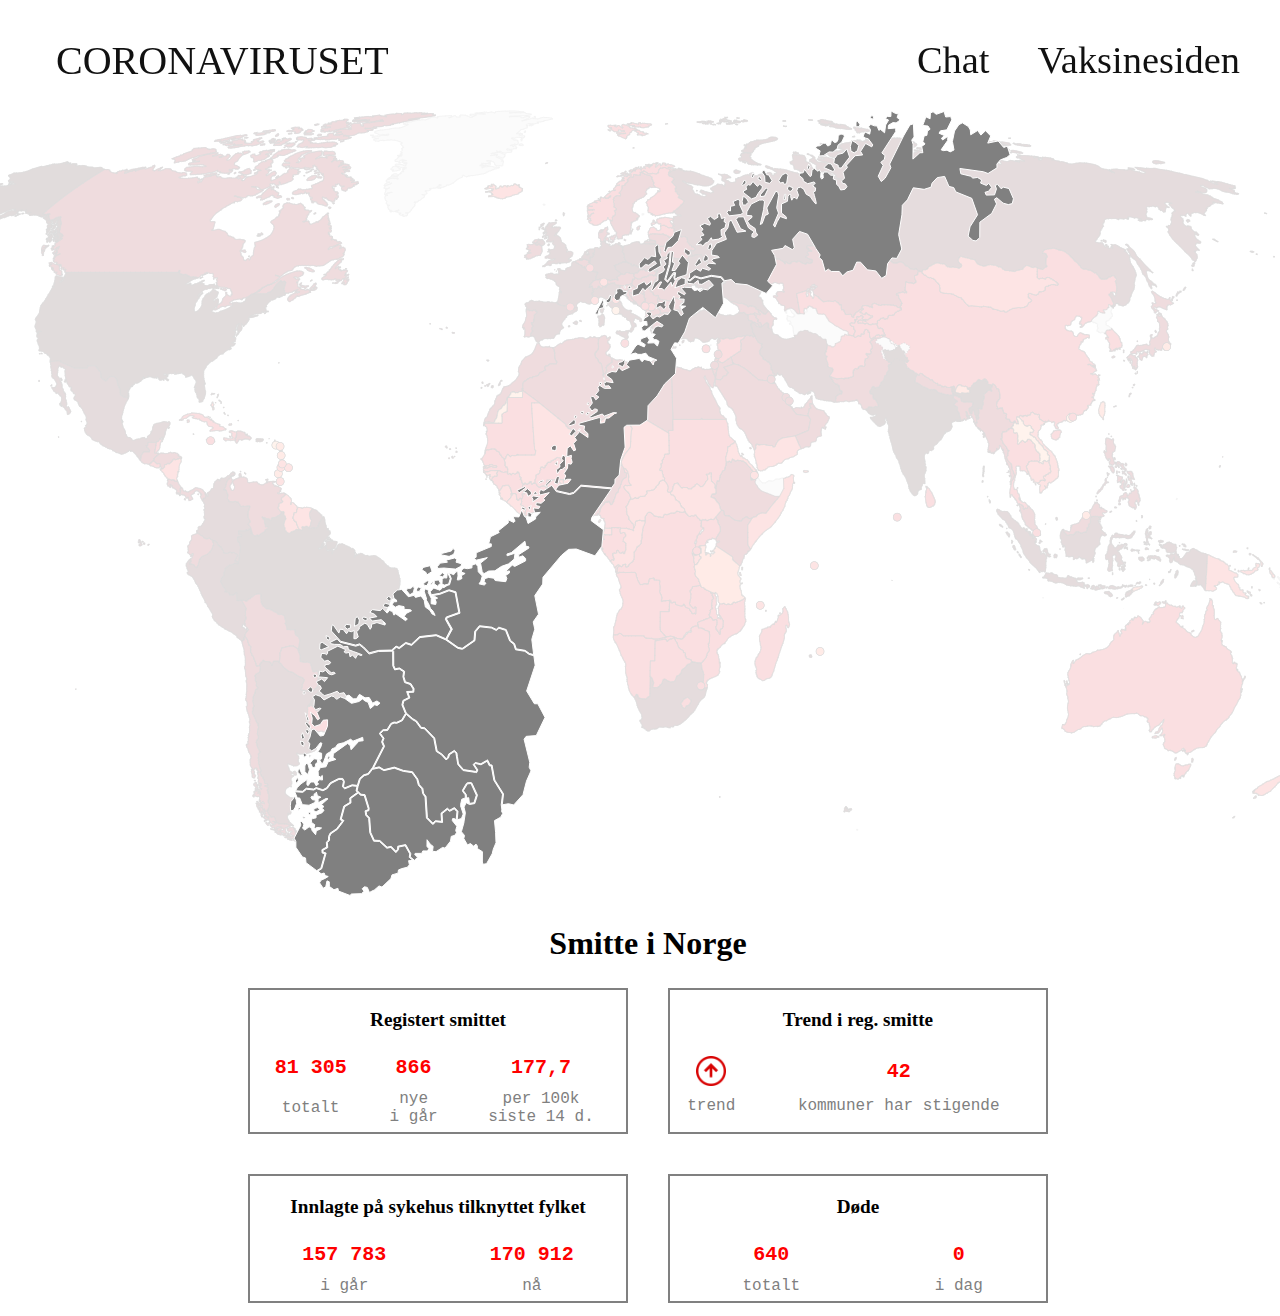
==== index.html @ c0b4aa5b "mye" ====
<html lang="no">
    <head>
        <meta charset="UTF-8">
        <title>Koronakart</title>
        <link rel="stylesheet" href="style.css">
    </head>
    <body>
        <header>
            <nav class="nav">
                <div class="container">
                    <div class="logo">
                        <a href="index.html">CORONAVIRUSET</a>
                    </div>
                    <div id="mainListDiv" class="main_list">
                        <ul class="navlinks">
                            <li><a href="chat.html">Chat</a></li>
                            <li><a href="#">Vaksinesiden</a></li>
                        </ul>
                    </div>
                    <span class="navTrigger">
                        <i></i>
                        <i></i>
                        <i></i>
                    </span>
                </div>
            </nav>
        
            <section class="home">
            </section>
            <div style="height: 100px">

        </header>
        <main>       
            <div class="mapdiv"> <!-- Kart over fylkene i Norge -->
                <svg xmlns="http://www.w3.org/2000/svg" version="1.0"  id="kart">
                    <path id="TromsOgFinnmark"
                        d="m 613.05859,2.9335938 -0.18164,5.5234374 -3.51953,-0.060547 -2.06445,2.0019538 3.27734,1.701171 -2.91211,4.855469 -1.09375,7.828125 -4.00586,-3.337891 -1.75976,0.84961 -1.69922,-4.369141 -2.54883,-0.06055 -3.94531,-1.517578 -2.00195,2.427735 1.88086,2.912109 -0.78907,4.492188 -4.79492,-2.246094 -1.88086,4.552734 2.66992,1.638672 2.60938,0.728516 4.49219,6.007812 -1.03125,2.003906 -6.19141,-3.40039 -4.97656,7.890625 2.0625,3.582031 -7.52539,0.787109 -8.61914,9.46875 0.84961,2.427735 -4.24805,4.673828 1.45703,6.007812 -3.03516,2.548828 0.97071,2.550782 2.73242,0.423828 1.75976,2.853516 -2.06445,2.669921 -4.30859,0.607422 -1.63867,-3.216797 -2.42774,-2.548828 v -3.884765 l -3.27734,-1.275391 0.54687,-3.761719 -3.0957,-0.0625 -3.45899,-3.154297 h -3.46093 l -0.78907,2.488282 0.30469,3.33789 -1.63867,1.212891 -1.0918,-1.699219 0.36328,-4.794922 -1.57812,-2.912109 -1.33594,1.638672 -3.70117,-2.853516 -2.30664,1.396485 -0.69727,5.886718 -1.14062,0.88086 -5.6875,-7.314454 -1.33594,3.458985 -3.27734,0.425781 -0.41797,1.19336 -0.24024,1.103515 3.83985,3.230469 0.1875,2.363281 4.42969,2.609375 6.40429,-1.791016 1.12305,1.275391 -2.58008,2.822266 3.00391,1.912109 -0.42383,3.277344 -1.88281,0.636719 c 0,0 3.54091,11.611423 2.76172,12.078125 -0.77919,0.466702 -6.19141,-7.708985 -6.19141,-7.708985 l -3.70117,-2.001953 -2.64063,-5.310547 -3.0957,-1.730469 -2.69922,0.638672 -0.88086,2.820313 1.63867,4.673828 -1.82031,3.853516 -1.69922,-1.728516 -1.73047,0.212891 -1.51758,2.548828 -1.15234,-3.582032 0.42383,-1.578124 -1.75977,-0.605469 -1.33593,2.001953 -0.48438,4.855469 -5.91797,2.669921 -0.0605,9.044921 4.67382,3.79297 0.30274,2.00196 -6.28125,-2.27539 -2.85352,4.91601 -2.45703,5.67383 -1.36523,-2.09375 5.00586,-11.89453 -1.82032,-5.310552 1.94141,-12.564453 -0.87891,-3.277344 -1.94336,-0.728515 -8.98242,16.691406 1.54883,6.007818 -3.30859,1.54883 -2.88282,8.00976 -1.91211,1.0332 3.36915,-15.17382 0.84961,-7.677741 -1.69922,-1.759766 -3.55078,0.212891 -8.01172,3.945312 -4.36914,7.767584 -0.18164,3.58203 5.21874,0.39453 0.1211,1.48633 -4.64258,3.85351 2.36719,3.67188 5.43164,3.64258 0.63672,3.76172 1.94336,2.85351 -3.3086,2.45703 -2.58007,-0.72851 0.21289,-2.88282 2.24609,-2.0332 -5.82617,-4.06641 -4.88672,-11.04492 -5.2793,0.1211 -2.33789,2.51758 4.61328,9.25585 5.31055,2.45899 -8.76953,1.15234 -5.85742,-12.19922 -2.18555,1.51758 -1.18359,6.13086 -3.70118,5.18945 2.21485,6.3418 -9.89258,3.97461 -4.73438,7.31445 -0.21289,4.46094 6.19141,1.0625 1.60742,1.42578 -6.55469,1.30469 -1.21289,2.09375 3.94532,2.91406 -6.61524,-0.63867 -2.70117,2.70117 4.49023,2.85352 -1.78906,1.54687 -6.67773,-2.09375 -1.78906,3.09571 -4.09766,-2.45899 -6.79688,4.46094 -0.0605,4.1582 -1.99219,1.30664 2.25391,1.22852 4.91992,-4.12305 6.28125,2.01953 10.2207,-2.57031 10.17773,1.42383 3.30469,3.96484 6.56055,-1.1875 4.36914,4.09766 11.62305,1.12305 18.90625,8.74023 6.46289,-7.73828 -5.06836,-4.61328 8.89258,-16.66016 -1.76563,-8.94726 -3.12109,-5.19336 11.59179,-2.00391 1.85157,-2.82227 7.34375,4.06641 1.97265,-1.66797 -1.69922,-8.67969 6.88868,-7.76953 8.07226,2.79297 7.69531,13.20117 0.52149,1 4.37695,6.52539 -1.15234,2.42774 3.0332,2.66992 3.0957,11.28906 3.15625,-2.18554 2.91407,2.30664 h 8.07226 l 3.39844,4.36914 4.24805,-3.88282 6.1914,-1.75976 3.58008,-8.07227 3.82422,0.0605 6.85742,7.64648 8.4375,1.0918 5.88672,7.40625 4.49023,-2.91406 1.39649,-11.77539 4.36914,-5.70508 4.79492,0.48633 4.97656,-9.4082 -3.09375,-14.38282 3.27735,-19.84765 0.36328,-9.466803 5.16016,-5.462891 5.82617,-12.078125 10.86328,1.578125 6.91992,-2.185547 0.9707,-3.945312 5.21875,-5.583984 7.4043,-1.212891 4.31055,10.013672 4.73242,1.154297 2.125,4.308594 15.96289,6.433593 5.76563,16.447272 -7.5254,12.01758 -1.88281,9.34765 4.79492,4.30859 3.15625,0.48438 3.64258,-3.27734 0.1211,-15.47657 11.83398,-8.73828 4.85547,-9.529297 -2.12305,-4.673828 2.30664,-1.517579 6.3711,5.402344 5.2207,1.457031 4.00586,-1.033203 1.0918,-4.855469 -4.36914,-10.134765 -5.76563,-1.396485 -2.125,1.578126 -3.64258,-4.369141 -2.36523,1.152344 1.33398,3.277343 -1.9414,6.070313 -8.31446,0.242187 -1.21484,-2.791015 3.58008,-1.033203 3.03515,-3.882813 -2.85156,-4.066406 -2.36719,2.123047 -5.82617,-2.367188 1.03125,-3.216797 -4.12695,-2.427734 -4.67383,0.667969 -2.00195,-1.88086 -9.95508,-2.427734 -0.9707,-5.341797 23.48828,3.277344 4.67383,1.759765 8.98242,-5.705078 -0.1211,-3.761718 3.51953,-4.1875 6.37305,-2.427735 3.27734,-2.671875 -2.79101,-8.677734 -3.52149,1.455078 -5.58398,-6.554688 -10.43945,2.125 2.97461,-7.162109 -5.15821,-5.279297 -4.67382,4.429688 -3.15625,-4.613282 -7.04102,4.310547 -0.36328,-4.794921 -2.00195,-3.521485 -5.94922,-3.640625 -3.51953,1.88086 -4.3086,6.3125 -2.125,10.439453 1.57813,8.496093 -3.88477,1.94336 -3.0957,-1.759766 -3.51953,0.484375 -2.36719,-0.789062 6.49414,-9.285157 0.30273,-4.310546 -5.27929,3.703124 -1.27539,-1.578124 3.03515,-2.791016 -5.40234,-2.367188 1.50195,-2.40625 6.38867,-0.93164 4.91602,-10.015625 -1.15234,-3.2773442 -4.97657,0.4257812 -1.57812,-5.5234374 -7.83008,2.8515624 -3.2168,-2.609375 -2.60937,1.3359376 -0.36524,5.7050784 -4.30859,-1.9414066 -1.0918,3.5800786 -2.0039,5.037109 5.34179,0.607422 2.0625,3.095703 -2.60937,1.941406 -0.60742,4.248047 -2.73047,0.607422 -1.27344,5.523438 2.1836,2.548828 -3.3379,2.367187 1.1543,6.3125 -2.97461,0.06055 -6.98047,6.373047 0.18164,-14.75 -1.33398,-4.308594 2.30664,-3.095703 -0.66797,-13.109375 -3.45898,1.03125 L 625.50195,28 l -13.83789,28.041016 1.21289,3.701172 -5.70507,10.378906 -3.88477,3.458984 -3.0957,-5.339844 4.97851,-10.865234 -2.36719,-3.033203 3.51954,-2.853516 0.72851,-3.884765 -3.2168,-2.669922 13.89844,-21.363282 v -3.582031 l -7.52539,0.667969 0.30274,-3.458984 4.49218,-2.609375 3.09571,0.302734 4.1875,-2.914063 -3.2168,-2.4882808 1.33398,-3.7011718 -2.79101,-0.2421875 z m -19.90625,4.8847656 -0.9707,1.9140625 1.94141,1.3945311 1.45703,-1.03125 -0.0117,-2.0234374 z m -13.41406,5.3730466 -1.75976,0.84961 v 4.794922 l 3.27734,-0.181641 0.60742,-2.246094 z m -16.81055,12.867188 -2.70117,1.546875 -0.24414,4.21875 -1.29883,2.253906 -2.28125,0.507813 -1.54687,-1.972657 -1.69922,0.181641 -0.66797,3.824219 -2.73242,1.457031 -2.0625,-2.853516 -2.42774,0.121094 -3.33789,2.427734 -2.36718,0.181641 -2.48828,1.822266 5.03711,3.09375 -1.1543,5.099609 4.37109,-0.304688 5.82617,-3.761718 3.88477,0.242187 4.42969,-3.824219 0.42578,-3.033203 3.94531,-3.40039 2.48828,-5.400391 -0.66797,-2.003906 z m 11.01563,6.373047 -1.57813,5.947265 0.57618,4.734375 3.33789,1.759766 3.21679,-2.306641 1.21289,-5.128906 -2.48828,-2.517578 z m -5.12891,8.435547 -3.58203,4.1875 -5.64453,1.457031 -3.09375,4.066406 -0.78906,4.734375 4.42969,1.820312 0.24218,2.609376 2.91407,0.365234 8.31445,-10.986328 z m -18.69336,14.6875 -4.21875,4.005859 9.01368,3.914062 1.9121,-1.425781 -3.55078,-6.099609 z m -19.5039,0.382812 -1.28711,4.376953 1.07422,1.373047 1.60937,-2.875 z m -46.04492,6.232422 -0.48633,2.30664 2.55078,3.763672 0.36328,6.007813 4.49219,1.09375 2.66992,-2.490235 -3.45899,-5.947265 -1.94335,-0.181641 -2.12305,-4.126953 z m -9.77149,2.732422 -1.45703,3.945312 1.73047,0.84961 1.24414,-3.763672 z m 33.07813,0.121094 -3.76368,1.941406 -3.39843,5.583984 1.63867,2.548828 2.85156,-0.849609 1.1543,2.246094 2.24609,-0.970703 1.33399,-8.316407 z m -27.61524,3.945312 -0.24414,2.123047 2.85352,1.517578 0.60742,-0.970703 -1.21485,-2.669922 z m -14.02148,3.277344 -2.30469,4.005859 0.54492,1.394531 3.2168,-2.24414 0.42578,-1.822266 z m 8.74023,1.273437 -2.79101,3.763672 -1.94336,-0.789062 -2.30469,2.185547 0.72656,2.730468 -3.27734,1.578125 0.24414,1.759766 7.94922,6.191406 4.31054,-1.578125 2.1836,-3.884766 4.0664,-5.341796 0.1836,-2.304688 -2.85352,-1.517578 -2.12304,2.0625 z m 35.56641,4.248047 -1.27539,3.339844 2.73242,2.427734 2.19726,-1.292968 0.89844,-2.289063 z m -22.21289,2.064453 -5.64453,6.373047 -0.42579,2.488281 4.3086,-0.607421 3.2168,-6.615235 z m 19.47656,6.488281 -1.3457,0.03906 -0.69336,5.267578 1.6914,0.0293 z m -42.54102,1.644532 -1.15234,5.402344 0.84961,3.822265 2.48828,-0.242187 3.03516,-2.730469 L 468.97461,91 Z m -5.21875,3.398437 -5.09765,2.246094 1.75976,3.763672 -4.12695,0.910156 -0.12305,4.673827 -2.18359,-0.66797 -1.39648,2.24414 2.18554,3.33985 11.77344,-1.39649 2.42773,-1.94336 -3.51953,-7.585934 0.1211,-4.248047 z m -17.72265,14.384769 -2.97461,0.42383 0.66797,3.03515 -3.70117,2.30664 -3.76368,-3.15625 -3.15625,2.125 3.09571,4.97656 -0.78907,1.75977 -5.0371,-1.82031 -4.79493,2.42773 3.15625,3.27735 -1.76172,2.42773 2.79297,3.51953 -3.51953,1.21484 0.0254,1.5254 1.61328,1.50781 -6.00976,5.46289 4.61719,-0.50781 2.12109,1.84375 2.0625,-2.73243 3.13086,-1.42187 3.18164,-4.2207 0.91016,2.30468 6.25195,-0.91015 4.24805,-2.1836 -1.33594,-1.39648 -0.36328,-5.76563 4.00586,-2.06445 1.15234,-4.79492 -2.18555,-1.33399 1.21485,-4.18945 -3.70313,1.21485 z m -9.10352,29.92187 -2.48828,1.51758 -0.91016,3.64062 1.33399,0.91016 2.60937,-2.66992 z m -26.09765,4.79492 -0.91211,3.51954 3.70312,3.45898 2.48828,-1.03125 -0.30273,-2.97461 z m -13.79102,2.68164 -1.30273,13.5586 -4.21289,14.41406 1.63085,1.66992 6.00391,-8.22656 2.19141,0.12109 -0.80078,4.80469 1.01367,2.2207 1.07422,-1.86914 6.72461,-2.17382 1.16601,-0.31055 2.00195,-0.91406 1.63868,-12.01758 -6.13086,-7.34375 -4.12696,6.1289 1.69922,2.06446 -4.73437,7.16211 -3.2168,0.12109 2.67188,-7.2832 -2.30664,-1.27539 1.21289,-9.9961 z m 34.66797,3.56836 -1.45508,1.1543 -1.1543,3.76172 1.1543,2.00391 3.39844,-1.63868 0.36328,-2.125 z m -6.73633,3.03516 -4.24805,6.98047 1.2129,1.51758 5.46289,-3.70313 z m -18.04492,20.00586 -3.79102,3.00586 -2.58789,7.04101 10.25,-3.53515 0.18164,-5.73047 z">
                    </path>
                    <path id="Nordland"
                        d="m 403.54688,121.52734 -7.22266,2.79297 -1.51758,4.06641 -6.79687,6.06836 -2.125,8.67969 1.70117,1.09179 2.24414,-4.73242 4.00586,-0.36523 6.49414,-6.61524 z m -24.3379,15.05274 -2.30664,2.91406 0.78907,9.22461 -4.24805,-0.72852 -3.51953,3.58008 -3.39844,-2.00195 -5.3418,6.37305 0.42579,4.12695 2.18359,-0.24219 3.64258,-3.40039 3.39843,0.84961 5.64454,-4.30859 2.12304,2.54882 -8.00976,5.3418 -0.61914,2.41797 2.01367,0.91992 11.22851,-6.43359 -1.27343,-6.06836 1.82031,-2.36719 -2.79297,-5.34179 -0.30273,-5.82618 z m 13.08594,6.5957 -2.98047,3.08008 -0.67968,2.29687 0.89257,1.43946 -3.82422,2.42773 2.36719,3.70313 -3.15625,2.73047 1.69922,2.42773 -1.33398,2.30664 -5.22071,2.79297 -0.0605,5.94726 -3.51953,2.2461 -2.91407,7.52539 1.21485,0.48633 7.2832,-8.61914 1.69922,0.0605 -3.88477,6.55469 4.06641,-0.0606 2.30664,1.88086 6.79688,-8.31445 0.9707,4.30859 3.23047,-5.62109 -1.44336,-3.16797 0.79883,-3.92773 -0.64063,-0.0332 -6.36133,8.76172 -2.89648,-3 4.28515,-14.92187 z m 40.9961,25.18945 -10.33204,2.56836 -5.95507,-1.95117 -5.0293,4.17188 -2.93945,-1.47657 0.27734,3.53321 6.13086,0.72851 4.67383,-3.58007 0.48437,3.58007 3.27735,0.42383 7.07031,-4.1875 4.49219,5.12891 -5.79688,4.55273 -4.03515,-0.69922 -3.61133,2.48828 -2.36719,-1.88086 -3.36914,0.88086 -2.69922,-3.0039 -7.375,-0.39453 -3.0957,0.9707 4.46093,5.03711 -1.12304,1.54687 -6.3125,-3.45898 -0.66602,2.73047 2.82227,2.15625 -1.48828,2.75976 5.37109,0.15235 -0.30273,3.42969 -4.09766,3.06445 5.88867,0.60742 -4.40039,2.94336 2.0625,4.58203 -2.30469,1.94336 -2.91406,-4.67383 -4.30859,-1.27539 1.27343,-7.22265 -1.15234,-6.49414 -5.28125,9.58984 0.18164,2.24609 1.91211,2.64063 -2.63867,3.91406 -3.52149,-0.42578 -5.09765,3.0957 -2.42774,-1.15234 -4.00586,2.97461 -2.57421,-3.06055 1.57421,-1.95508 -1.68359,-1.71875 -3.14062,-0.21484 -0.60938,1.71094 2.125,1.96093 -4.1875,2.48828 -1.76172,3.3379 h 3.94531 l 0.48633,3.88281 -3.15625,-0.36328 -2.48828,2.54883 0.84961,3.15624 2.48828,0.18165 12.07813,-9.58985 6.1914,3.94531 -1.39648,1.76172 -3.76367,-1.0332 -3.2168,1.45703 -3.03516,6.07031 3.52149,0.84961 -2.66992,3.27735 1.51562,2.00195 2.48828,0.0606 2.42774,1.69922 -1.63868,4.73437 -3.27734,-3.33789 -6.37109,0.30273 1.69922,-3.15625 -2.18555,-3.45898 -6.19141,2.30664 -0.84961,2.60938 5.06836,3.24414 -1.04687,2.3125 -6.19336,-2.7168 -2.20899,1.71289 -5.7539,8.55664 5.33984,-1.45508 2.48828,1.27344 3.40039,0.0606 4.49024,-1.21289 2.73242,3.51953 8.375,3.45898 -2.79297,1.27539 -0.91016,3.58008 -2.9121,-4.06641 -6.19141,-1.51757 -1.94141,2.36718 -2.85351,-3.33789 -9.89258,1.69922 -3.15625,4.55274 3.15625,2.60937 -7.34375,3.33789 -3.2168,-3.39844 -2.66992,4.79493 -4.18945,-0.54688 -5.15821,2.2461 -0.36328,1.82031 5.21875,3.76367 1.45703,3.33789 -6.55468,-0.9707 -2.73242,1.63867 1.0332,2.79101 4.00586,-0.42382 1.9414,2.66992 h -6.55468 l -4.49219,-2.91211 -1.94141,1.69922 0.91016,3.58008 -3.33789,3.94531 3.51953,2.36719 -3.09375,2.79101 -2.125,-3.15625 -1.82031,-0.36328 -1.1543,1.33594 1.57812,5.40039 -3.0957,4.24805 2.67188,3.76367 2.85156,-2.18555 2.48828,0.60742 v 2.00391 l -7.70703,5.21875 1.0918,1.33594 11.77539,-4.06641 1.63867,2.24414 9.40625,-3.64063 3.2168,0.30274 -2.36719,0.84961 -5.33985,4.31055 -3.39843,0.18164 -1.03321,4.24804 -4.1875,0.72852 0.42578,-4.49219 -1.51757,-1.15234 -20.0293,5.70508 -0.18164,1.9414 5.58398,0.85156 -0.66797,3.94336 3.94532,3.52149 0.0605,4.00586 -8.375,-5.88867 -4.91601,5.88867 1.94141,2.66992 -3.03516,3.15625 2.125,6.67578 -1.94336,0.84961 -3.39844,-5.09766 -3.15625,2.66993 -0.42383,8.375 4.67383,-1.51563 -0.30469,3.39844 1.03125,3.4707 -1.10351,1.99024 -3.24219,-0.7754 -0.32812,4.81836 -3.45899,5.1836 1.76172,2.54883 -1.49023,3.08203 0.88281,1.16601 2.24609,-0.91015 h 3.58008 l -3.0957,4.00586 -9.04297,1.88086 -3.07227,3.98046 1.15821,1.56446 12.55859,2.81445 3.9668,-1.13477 7.33789,-7.27929 30.74804,2.74609 3.35157,-4.64453 0.0859,-3.9043 4.16407,-4.25 1.45898,-14.97656 4.46289,-12.91797 -1.07226,-19.82812 2.66015,-2.10352 13.30469,-0.1289 7.63867,-5.10547 0.38672,-14.29102 9.05469,-9.82812 7.4668,-11.80274 10.85937,-10.38476 1.1582,-15.40821 -5.53711,-8.92578 3.60547,-6.52344 3.5625,0.38672 6.60938,-11.37304 4.67773,-13.69141 13.30469,-10.77148 12.70312,10.30078 8.02539,-14.33399 -1.58007,-19.95703 1.95507,-2.07226 -2.98242,-3.66993 z m -59.39063,4.41993 -5.32227,4.30273 -2.25976,-3.5 -6.70898,3.64649 -0.29102,2.98828 -4.59375,1.82422 -0.14649,6.05078 6.34376,-1.89454 4.01171,-5.83398 2.1875,2.47852 2.62305,-2.98828 3.5,-2.77149 z m -27.63281,5.03125 -0.14649,1.82421 1.16602,0.65626 v -2.04297 z m 5.46875,0.0742 -1.89649,1.09376 1.16602,1.82226 2.40625,-0.36523 z m -9.99024,2.625 -3.28125,0.80079 0.58399,3.71875 -2.33399,1.53125 -0.65625,3.57226 2.625,2.48047 2.99024,-0.73047 1.16601,-3.5 5.97852,-2.84179 v -0.21876 l 0.0742,-1.89648 -3.42774,0.21875 -0.80273,-2.25977 z m -9.84375,6.5625 -1.23828,3.57227 -3.0625,2.25977 2.40625,2.11523 2.76953,-2.04297 0.58399,-4.8125 z m -6.92578,4.1543 -8.09375,14.875 3.13477,0.0723 1.24023,-5.39453 4.73828,-1.3125 -1.3125,-3.20899 1.09375,-2.11328 -0.58203,-2.77148 z m 61.10156,1.60547 -1.82421,1.67578 -3.42579,0.0742 -2.47851,2.33203 -0.21875,3.57422 4.30078,-2.33398 3.57227,3.42773 2.26171,-2.99023 -1.53124,-1.16602 1.23828,-4.01172 z m -39.08203,57.96484 -2.625,2.84375 -3.57226,0.875 -0.58399,2.11524 4.74024,2.33398 1.75,-3.57422 z m -12.54101,6.78125 -0.36524,2.55274 1.82422,-1.02149 z m -8.45899,12.03125 -0.36328,1.45899 0.65625,0.72851 z m -2.25976,4.66602 -2.47852,0.36523 0.21094,1.75 h 1.90234 z m -2.26758,2.11523 h -0.28516 l 0.29297,0.0723 z m -11.36719,17.9375 -1.16601,1.82227 1.45703,0.72852 0.58398,-1.67579 z m -4.74023,8.82227 -3.06055,1.16602 1.60352,1.67773 1.3125,-0.58398 z m 4.52148,1.3125 -1.96875,1.38477 0.875,1.38476 2.69727,-2.33203 z m -13.125,2.98828 -0.4375,2.11524 1.75,0.65625 0.80274,-1.82227 z m -1.01953,4.375 -5.03125,4.52149 1.09375,1.38476 5.39453,-1.82226 0.21875,-3.35352 z m 0.29102,8.82227 -1.60352,0.58398 -3.20898,5.10352 2.40625,1.45898 4.22851,-4.30273 z m 5.97851,0.0742 -2.47851,2.04101 2.47851,-0.36523 z m -25.88476,16.47851 -2.69727,1.82227 0.0742,2.69726 2.91602,0.875 1.67578,-0.50976 0.4375,-4.00977 z m 8.53125,9.69727 -1.16602,4.00976 1.75,1.75 -3.5,3.57227 0.21875,2.69922 -3.71875,2.91601 1.16602,4.15625 2.99023,-4.52148 h 1.67774 l 3.42578,-2.91602 -0.0723,-9.84375 z m -4.95703,5.97851 -3.0625,3.20899 2.55078,1.16601 -0.14453,-0.29101 z m 0.58203,15.16602 -1.89453,1.38476 -1.96875,5.6875 3.42578,1.02149 1.53125,-6.49024 z">
                    </path>
                    <path id="Trondelag"
                        d="m 272.21094,371.84961 -5.16797,5.58398 1.16797,0.66602 5.66601,-5.41797 z m -7.08399,0.16601 -4.33398,1.66602 0.41601,1.50195 4.58399,-1.91797 z m 8.64649,5.27149 -8.23047,5.48047 -3,-1.33399 -1.33399,3.41797 1,2.08399 9.08594,-2.33399 -6.00195,6.16797 1.66601,1.33203 -3.83203,3.16797 -4.83593,-0.66601 -0.5,2.91601 4.16796,0.91602 -1.16601,2.00195 -5.41797,-0.5 1.33398,4.91602 5.58399,-0.5 -4.66797,4.58398 v 2.00195 l -7.58398,4.58399 -1.83399,-5.91797 -1.83398,-1.16797 -2.58399,-6.58398 -2.91601,7.08398 -5.91797,-0.33203 2.08398,4.5 -1.33398,1.33398 -5.50196,-2.66797 0.084,3.08399 -10.16797,8.16797 1.16602,1.41797 -8.83399,4.33398 -1.75,7.08399 h 2.58399 v 2.66601 l -15.08594,6.25195 -0.084,4.5 -1.91601,1 1.83203,1.91797 11.33594,-2.58398 -6.83399,5.50195 1.66602,8.58399 1.83398,2 4.66797,-2.66602 6.16797,-0.16797 6.66797,-4.5 7.08398,-2.5 5.58399,-4.75195 0.83398,-5.91797 -7.91797,2.58398 -0.16797,-1.75 4.41797,-1.41601 13.50196,-11.41992 1.16797,5.33593 2.58203,0.082 0.33398,1.41796 -10.33398,6.66797 0.33203,2.58203 3.83398,-1.5 2.83399,2.66797 v 2.41602 l -10.91797,5.58398 -2.41797,-1.33203 -7,6.5 4.16797,-0.66601 -0.084,2.08398 -3.75,2.5 1.25,2.91602 -1.16797,3.25195 -10.50195,-1.16797 -1.33203,-2.33398 -5.25195,-0.75 -3.83399,1.16796 -0.58398,2.83399 1.75195,2 -1.66797,1.58398 -5.25,-1.16797 1.75,-2.58398 1.5,-5.25 -4,-4.25 -0.41797,-5.33594 -2.16601,-2.66601 -3.75195,1.41601 v 2.66797 l -4.66602,0.83399 -3.33398,-0.66797 -2.25,2 -0.33399,2.08398 3.75,1.33399 -3.83398,2.25 0.75,2.75 -2.83399,1.41796 -1.91601,0.084 0.75,-4.00195 -0.25,-4.41602 -1.91797,0.33203 -2.16602,2.83399 -4.78515,-1.95313 2.39843,5.82813 -1.66015,5.7207 -0.0254,0.44141 -1,0.33593 -2.64453,0.67383 0.45117,0.18555 -2.40625,1.60351 h -1.38477 l -2.625,2.69922 -6.34375,-2.26172 -3.5,3.79297 1.16797,2.9961 8.29883,-1.4043 8.70703,-3.40625 0.97656,-0.14063 6.61133,1.99805 4.06055,21.39258 -12.82422,4.57422 -0.50391,1.375 5.69922,10.02929 -5.58984,10.10547 11.28711,8.0625 4.19336,0.99414 11.7207,-8.17773 0.75781,-8.89649 4.67578,-5.57031 12.26368,1.43164 4.58398,2.24805 2.51172,-2.21289 7.47461,2.42969 4.28711,10.80078 4.01758,3.2207 1.76953,5.26367 8.86328,1.48828 4.25976,3.07227 4.23243,1.15625 -1.88086,-15.21875 3,-10.16797 -1.58204,-7.33594 5.33399,-7.66797 -3.75195,-18.58593 7.91796,-11.58399 0.25,-6.75195 18.66993,-22.08594 7.00195,-5.83593 7.66797,-0.33204 18.66992,6.83399 6.91797,-9.58594 1.5,-16.58594 -12.16992,-9 0.58398,-3.08398 19.65234,-28.70899 -30.27539,-2.73242 -7.11523,7.10352 -4.49414,1.30664 -13.1875,-2.9668 z m -27.15039,1.39648 -7.5,3.66602 2,2.41797 6.875,-5.08399 z m 2.75,1.91602 -4.08399,3.66797 3.50196,0.58398 1,3.5 3.66601,-2.08398 -0.16601,-2.33399 z m 7.83593,2.58398 -2,3 4.41602,0.16797 z m -2.66796,4.66797 -0.58399,1.58399 1.00195,1.83398 -0.16796,2.66602 7.00195,-5 z m -1.33399,9.66797 -0.16601,0.33399 -3.08399,1.5 1.83399,2.83398 z m -9.66797,1.33399 0.41797,2.5 3.16602,0.83398 v -2 z m 6.33399,5.16796 0.084,4.75 3.08399,0.33399 1,-3.25195 z m -74.84375,36.25586 -1.66797,2.66602 -9.66797,2.5 -0.58398,1.45898 8.00195,1.45899 4.5,-2 1.5,-3.58399 z m 1.58203,9.66797 -8.58399,2.25 1.41602,2 -7.16797,0.91797 -3.08203,3.66602 0.5,1.58398 h 1.58203 l 4.66797,-0.33398 11.58594,1.08398 5.33398,-2.75 0.83399,-2.58398 -5.66797,-1.58399 0.83398,-2.66601 z">
                    </path>
                    <path id="Innlandet"
                        d="m 201.82422,518.7793 -4.11914,4.95898 -0.74805,8.9668 -11.83398,8.23437 -1.4043,0.30078 -4.10352,-0.98632 -11.83789,-8.32032 -9.59765,-4.23437 -16.16797,1.88672 -8.34375,7.84179 -5.80859,-1.875 -6.52149,5.07618 -3.06641,-1.33594 -3.45117,3.13281 0.85352,1.04883 0.0996,14.10351 1.44336,3.14454 4.27929,-0.77344 5.12891,3.35156 -0.74609,5.38672 1.57226,5.08008 5.49024,1.85547 3.14453,5.13086 -0.35938,3.47851 -5.72461,0.20703 1.85743,5.54297 -6.03321,3.09375 -0.875,3.76367 3.32422,8.17188 6.59961,5.72266 3.76367,2.16406 4.64063,6.4707 3.63476,0.46484 9.76953,10.18164 2.47461,12.89063 4.97657,3.22266 4.02148,4.43359 1.41797,-1.03125 1.08203,-3.48047 5.77344,-3.71289 2.47656,2.60352 c 0.21661,2.18286 0.74814,4.87648 1.17187,7.50781 0.29121,1.80826 0.33357,1.94465 0.61133,3.58398 l 4.89453,5.57032 12.52344,1.88671 0.65039,-1.41211 -3.58398,-5.45507 2.02734,-2.14453 5.63281,1.28125 5.78907,-3.38086 0.90039,-0.54688 2.52929,4.96875 2.00782,0.25586 2.7539,15 8.71875,13.875 -1.27148,10.91016 6.21875,-1.11914 5.25,1.24023 9.25976,-10.28125 3.5,-13.5625 4.51954,-10.28125 -1.82227,-3.5 0.58398,-5.0293 -5.6875,-23.11523 2.11329,-2.84375 10.0625,-0.72852 8.75,-18.22851 -7.21875,-13.63477 h -3.42579 l -7.73046,-12.75976 8.53125,-25.81055 -1.29297,-9.44336 -4.90821,-1.38086 -4.20703,-3.08398 -9.22265,-1.4961 -1.8418,-5.55859 -4.00977,-3.1543 -4.17578,-10.69922 -6.52539,-2.07812 -2.57031,2.24219 -5.08594,-2.49805 z">
                    </path>
                    <path id="Oslo"
                        d="m 185.34731,682.69871 2.93969,3.82132 0.15644,3.5611 2.26858,-0.41246 0.70673,5.73257 4.53618,-0.71368 2.36985,-7.51055 -5.34693,-11.61647 -3.641,0.29337 z">
                    </path>
                    <path id="Viken"
                        d="m 128.16016,606.24805 -3.77735,6.38086 -5.52929,2.67968 -2.75782,-0.20507 -2.65625,1.13476 -3.83984,6.27734 -4.22852,0.21876 -2.88671,2.71874 3.57031,4.85938 -1.36719,3.55859 1.86914,4.47266 -11.18164,21.82813 5.83008,-1.34376 4.81054,2.84376 10.3418,-2.55274 9.06446,3.29688 9.0957,1.30859 5.23047,7.2793 1.59765,5.67187 3.50586,3.81641 0.69532,4.6914 2.50195,3.35157 1.36523,21.03515 5.50586,5.61524 2.36133,-2.52149 6.25977,0.66992 -0.51563,-8.12109 6.29102,-5.05273 2.39648,2.01172 4.74414,-2.60352 3.50586,3.73828 -0.74805,8.53125 4.22852,-1.31445 1.77734,-4.48438 -2.67968,-8.30078 0.17968,-0.1289 -0.16797,-0.0898 0.0508,-0.91015 1.14843,-5.39454 3.54297,-1.23632 -0.0351,-3.11524 -2.69922,-3.5293 -0.11328,-1.14062 4.02148,-6.78125 0.80078,-0.59375 3.73242,-0.25586 0.8711,0.50195 5.5664,12.06641 -2.69726,8.45117 -5.24024,0.91797 -3.26562,-1.83008 -2.26758,4.38281 1.39258,5.77344 -1.27344,8.28125 -0.12305,1.40625 -2.58789,9.20703 3.13672,3.71875 -0.73047,3.13672 3.71875,6.3418 2.91797,-1.38477 3.2793,2.69727 2.1875,-2.18555 1.45898,1.89453 -0.0371,2.57422 5.11719,3.18555 -0.0566,10.3418 0.75391,2.29101 3.43164,-0.67773 5.58789,-9.82032 1.17187,-4.68554 2.6875,-6.44532 -0.41015,-10.44921 -1.10157,-11.64258 6.19532,-3.44336 2.01757,-3.75 -1.1875,-2.25391 0.39844,-1.1582 -0.68554,-5.31836 1.27148,-10.52734 -8.63477,-13.83008 -2.62304,-14.40039 -1.88477,-0.16016 -2.24609,-4.56055 -6.0293,3.57227 -5.51172,-1.23633 -1.14648,1.26563 3.46484,5.13476 -1.25,2.72657 -0.96679,-0.23633 -12.59766,-1.89844 -4.06641,-4.625 -1.18359,-1.38281 -1.89844,-11.14844 -1.65039,-1.80469 -4.76953,3.09375 -1.0293,3.40235 -2.47656,1.80468 -4.5625,-5.05273 -5.18164,-3.35156 -2.47461,-12.91407 -9.35742,-9.82226 -3.66016,-0.41211 -4.89844,-6.72852 -3.55664,-2.0625 z">
                    </path>
                    <path id="VestfoldOgTelemark"
                        d="m 101.08984,659.90039 -6.646481,1.44922 -3.929687,5.03516 -4.371094,1.35156 -3.865234,3.46094 -2.228516,7.33984 -0.923828,3.97851 3.806641,3.6875 4.05664,0.42969 4.158203,13.63672 -0.24414,2.35352 -2.705078,0.89843 0.441406,3.25586 3.007812,3.08789 1.125,14.63477 3.554688,7.67188 5.558598,0.3125 7.25976,6.6582 4.04297,-0.83008 4.6543,4.84375 1.69726,-1.91406 0.2168,-3.01367 7.95508,-1.69727 5.10742,9.15625 -0.49805,3.1875 4.14453,3.44922 3.0918,-3.00977 -2.84375,-2.84375 0.4375,-1.09375 h 6.5625 l 1.09375,-2.47851 4.73828,0.0723 1.3125,-2.40625 -1.89453,-2.1875 0.0723,-6.63476 3.08789,4.28515 0.81054,0.63282 2.22657,1.71679 -0.65625,4.88477 3.5,0.4375 6.63476,-4.30078 2.40625,0.72851 5.46875,-7 0.72852,-4.73828 3.5,-1.02148 1.82422,-2.69727 -0.875,-2.1875 1.16601,-4.15625 -4.52148,-5.6875 0.14258,-1.9707 1.85351,-0.0781 1.81445,1.16211 0.83399,-8.02343 -2.70117,-2.92969 -4.63086,2.56055 -2.32813,-1.94336 -5.29492,4.28125 0.55078,8.76171 -6.95898,-0.76367 -1.96875,2.21875 -0.94727,0.48047 -6.29492,-6.40625 -1.34961,-21.06836 -2.42773,-3.37304 -0.74414,-4.66211 -3.5,-3.75586 -1.54102,-5.72852 -4.89063,-6.75977 -8.82226,-1.30664 -8.84375,-3.13671 -10.375,2.45898 z">
                    </path>
                    <path id="MoreOgRomsdal"
                        d="m 152.16992,457.66016 -7.14453,1.82226 -1.09375,2.33399 4.15625,2.69726 0.65625,2.47852 5.32227,-3.5 z m 12.32227,7.14453 -3.20703,3.0625 3.71875,1.24023 1.45703,-2.77148 z m 5.41406,0.27343 -0.60156,0.0195 -0.58203,4.95703 -2.91797,-0.29102 -1.60352,1.67578 -0.21875,4.66797 2.44531,1.00196 4.25586,-1.08594 v -0.002 l 1.55664,-5.36523 z m -9.13086,6.87305 -4.52148,0.50977 v 3.28125 l 3.0625,2.40625 3.20898,-2.91602 z m -11.66797,0.80078 -3.64453,2.84375 0.875,1.82422 2.625,0.14453 2.1875,-4.15625 z m 5.32422,0.94922 -2.48047,2.25977 1.16797,0.80273 1.82227,-2.48047 z m -19.39648,4.59375 -2.18555,2.04102 h -3.5 l -0.875,2.25976 3.42578,4.15625 3.5,-2.1875 0.94727,-4.44726 z m 4.8125,0.58203 -1.53125,3.13672 1.3125,1.45703 1.96875,-0.29101 1.75,-3.35352 z m 7.65625,1.89649 -1.38477,2.25976 2.47852,7.94727 -0.4375,0.875 2.47851,3.86523 1.75,4.59375 2.77149,2.98828 1.96875,4.15625 -2.99024,-1.45703 -2.40625,-3.86523 -4.37304,-3.0625 -1.16797,-6.78125 -3.20703,-4.375 -5.54297,1.45898 -1.38477,-2.04101 -5.6875,1.38476 -6.63476,-7.29101 -4.52149,0.65625 -4.30078,3.86328 1.09375,4.52148 2.40625,1.45899 0.29101,1.75 -3.0625,0.14453 -1.45703,2.91797 3.0625,2.47851 3.49805,-1.60351 5.32422,1.01953 v 2.69726 l 6.33984,0.41211 1.16992,0.97461 -5.03124,2.55078 -2.40626,3.13672 3.20899,2.625 -1.82422,1.60352 -9.76953,-6.85352 -1.89648,1.3125 -1.23829,-3.5 -3.13671,-1.16797 -2.33204,2.69922 -4.52148,-4.8125 -2.40625,2.33203 -7.656251,-1.01953 -2.84375,2.625 4.841797,2.01172 2.304688,2.43555 -7.365235,1.3125 2.771485,3.0625 8.968746,-1.38477 4.11329,3.52149 -0.32227,1.87304 -8.093751,-2.47851 -5.46875,1.67578 0.08203,2.70117 -1.394532,2.33008 -2.916015,-4.95703 -2.478516,-1.16602 -5.541016,3.7168 v 2.26172 l -2.625,2.55078 1.675782,5.17773 -2.25586,1.79102 -2.11914,0.0312 0.292968,-8.23828 -2.990234,1.3125 -2.771484,-0.94922 -1.894532,2.91797 -3.353515,-4.30274 -3.136719,-0.21875 -1.166016,3.86524 -5.759765,-8.38477 -1.3125,0.94727 -0.498047,5.27734 9.40625,10.35938 14.943359,3.77929 3.949219,-1.26171 4.023438,3.05859 5.679687,5.87109 9.525389,-2.38281 12.82813,-0.32617 4.39648,-3.95117 3.07032,1.32422 6.54296,-4.98438 5.69532,1.82813 8.16211,-7.67188 16.78515,-1.92578 9.49414,4.06836 5.02539,-9.57031 -5.51562,-9.9668 0.88672,-2.15039 12.58008,-4.57227 -3.66993,-19.83789 -6.125,-1.86328 -9.09179,3.55469 -8.19336,1.38672 0.13672,0.35351 2.47851,0.14649 3.28125,1.89453 -2.55078,1.24023 1.16602,2.77149 -0.50977,2.33203 -4.59375,-0.72852 0.14453,-5.39648 -2.98828,-5.83203 0.36328,-2.04102 z m -37.03907,7.72851 -1.75,1.82227 1.53125,2.04297 1.23829,0.29101 1.67773,-0.72851 -0.21875,-2.40625 z m -2.77148,6.85352 -2.40625,1.38672 0.4375,1.96875 3.5,0.80078 2.55273,-1.3125 -0.14648,-1.67578 z m -28.363282,13.125 -2.115234,2.04101 -0.765625,7.76563 4.265625,-2.07813 0.65625,-4.15625 z m 6.125,0.50976 -1.3125,1.89649 3.134766,1.75 2.478515,-1.16602 -1.238281,-1.82422 z m -17.572266,7.29102 -1.166015,2.69922 2.587891,2.1875 3.24414,-1.3125 0.146484,-2.91797 z">
                    </path>
                    <path id="Vestland"
                        d="m 48.052734,527.57031 0.462891,2.78516 1.496094,1.80469 1.90625,-1.13477 -0.566407,-1.85547 z m 11.082032,3.28321 -7.060547,3.57421 0.669922,1.28907 3.660156,0.61914 5.980469,0.15429 3.09375,2.26954 4.330078,-0.25782 0.568359,3.09375 4.896485,1.85547 6.669921,2.42774 2.25,1.02734 -1.082031,0.66992 -2.902344,-1.07617 -1.43164,1.19727 -1.183594,2.66211 -3.041016,-3.29883 -2.527343,1.75195 -0.773438,-4.38281 -3.349609,0.67187 -1.646485,-0.99023 0.138672,-1.00977 1.404297,-1.04297 -1.443359,-0.97851 -3.351563,-1.59961 -3.248047,-1.33985 -10.3125,5.15626 0.207032,1.95898 -1.185547,1.54687 -1.238282,-1.08398 -3.660156,-0.30859 -0.773437,3.81445 3.71289,4.02148 3.402344,-0.92773 2.835938,2.0625 -1.44336,1.80469 -3.867187,0.46484 -0.773438,2.2168 6.546875,5.82617 2.835938,-0.56836 1.238281,1.28906 -3.404297,1.39258 -3.144531,-0.92773 -3.144531,-3.60938 -2.785157,1.59766 -3.298828,-0.72071 -0.207031,3.76368 -1.443359,1.90625 9.796875,0.87695 -3.144532,3.91797 -2.732421,-2.62891 -5.56836,2.78516 2.31836,3.45312 1.753906,0.56836 1.134765,2.52539 -2.269531,2.83594 3.351563,2.7832 1.753906,1.75391 6.701172,-2.01172 6.291015,-2.42187 2.371094,2.26757 4.433594,-0.875 2.0625,3.45313 2.835937,-0.97852 4.279297,3.66016 3.248047,0.0508 2.990235,-4.48437 5.568359,3.50586 4.125,-0.41211 3.402344,5.72265 4.382812,-2.21679 3.093747,2.21679 -2.835934,2.42188 -2.47461,-0.82422 -4.382812,3.81445 -2.216797,-6.23828 -3.042969,-1.28906 -2.576172,-2.16406 -3.558594,2.6289 -7.474609,1.85547 -6.652344,-4.8457 -4.484375,-1.70117 -3.71289,2.52539 -2.681641,-2.73243 -2.371094,-0.61914 -7.578125,3.97071 -3.609375,-3.66016 -4.640625,-1.59961 -3.248046,2.01172 1.958984,2.93945 -0.490234,5.87696 -0.488282,1.33984 2.060547,2.83594 3.816406,-1.54688 1.650391,0.31055 -4.021484,4.12305 2.576172,5.98242 -1.958985,1.23633 -2.679687,-4.125 -4.53711,-3.60938 1.855469,6.08399 -0.515625,5.56836 2.783203,2.68164 5.878906,-1.95899 2.783203,-4.22851 4.433594,-0.41211 -0.101562,6.39257 -3.919922,9.17774 -3.298828,0.72266 -6.083985,-7.21876 -2.68164,1.13477 -1.546875,7.11523 -2.164063,4.02149 2.0625,2.67969 -0.927734,4.53711 2.576172,2.57812 4.228515,-2.47461 4.613282,-5.75195 1.574218,0.49414 -1.134765,3.91797 -3.197266,5.15625 4.021485,0.92773 v 5.46485 l -2.0625,1.13476 1.960937,3.29883 1.648437,0.10352 3.402344,-9.28125 4.228516,-2.47461 1.134766,-2.57813 3.402343,-1.33984 2.371094,-3.40235 5.671875,-1.34179 7.322266,-3.60743 2.267578,1.95899 9.693359,-3.81641 0.515625,3.40235 -4.332031,0.51562 -7.732422,8.45703 -0.927734,-4.22851 -2.578125,-2.0625 -14.230469,10.20898 -0.412109,3.91797 2.990234,1.85547 -7.837891,2.37305 -2.164062,5.05273 -5.56836,0.7207 -2.269531,3.81641 0.207031,4.12305 1.958985,1.65039 2.0625,-1.65039 0.103515,4.53711 -2.68164,-0.41211 -2.886719,2.37304 1.751953,2.06055 -2.578125,1.65039 -1.855469,-3.71094 H 32.6875 l -2.578125,3.71094 -1.236328,-1.0625 0.308594,-5.125 -6.177735,4.28711 -3.527344,3.52148 -1.894531,3.43165 6.882813,0.54101 3.814453,-3.11914 7.269531,0.85156 2.681641,-1.49609 6.625,2.19141 3.685547,-1.9336 3.71289,-5.07812 8.455078,-4.30469 4.046875,0.0254 1.650391,2.93945 -0.902344,5 1.44336,1.3418 7.166015,-2.93945 5.234375,0.61914 2.113282,-6.78125 4.171874,-3.75196 4.257813,-1.27343 4.666016,-5.98047 10.904299,-21.32031 -1.85547,-4.40821 1.33984,-3.40234 -3.22265,-4.38281 -0.0137,-0.0137 -0.0879,-1.14648 3.34961,-3.19531 4.07422,-0.20703 3.71094,-6.0586 3.14648,-1.39062 2.73243,0.23047 5.02734,-2.42188 3.76367,-6.31641 -3.5332,-8.6875 1.05664,-4.48632 5.72461,-2.88672 -2.0625,-6.00586 6.23828,-0.25781 0.20508,-2.29493 -2.88672,-4.48437 -5.54297,-1.88281 -1.72656,-5.85157 0.64453,-4.94921 -4.30469,-2.78516 -4.58984,0.87695 -1.88086,-4.04687 -0.082,-13.97461 -0.63477,-0.72852 -13.6289,0.32031 -9.285525,2.5971 -5.587527,-5.91741 L 81.470703,537 l -3.710937,1.19922 -15.650391,-3.99414 z m -14.949219,3.36914 -2.166016,1.23632 -0.412109,5.6211 1.855469,0.66992 7.269531,-2.93945 z m -7.734375,31.81054 -1.339844,1.75391 1.390625,1.80273 1.960938,-0.875 v -2.01172 z m -3.814453,12.88868 -3.042969,2.32031 2.269531,2.88867 2.421875,-0.0527 0.515625,-3.04101 z m -7.347657,4.56445 -0.179687,2.5 h 1.751953 l 0.257813,-1.90821 z m 1.830079,21.21484 2.113281,8.04297 h 2.0625 l -2.4375,-6.00586 z m 1.701171,9.43555 -1.701171,0.87695 3.351562,4.84571 2.0625,0.51562 -0.310547,-2.57812 z m 0.464844,7.01172 -1.804687,1.65039 2.320312,3.50586 1.185547,-2.57813 z m -4.640625,3.55664 -1.392578,2.93945 0.257813,2.47461 1.443359,1.13477 1.496094,-1.44336 z m -2.216797,8.4043 0.669922,3.50585 2.449219,1.75391 0.490234,-2.47461 -0.669921,-2.16601 z m 4.486328,11.70312 -1.908203,1.80469 1.236329,2.52734 2.373046,-1.85547 z m 3.96875,1.96094 0.41211,2.73242 1.958984,-2.0625 z m 19.644532,0.92773 -1.03125,2.67969 1.597656,1.13476 1.03125,-2.7832 z m -14.591797,3.09375 -4.433594,4.74219 1.494141,0.46484 1.753906,3.96875 2.886719,-1.33984 -0.103516,-2.52539 2.011719,-2.01172 -0.207031,-2.93945 z m -7.835938,4.58789 -1.238281,2.52539 -0.02539,5.82618 3.222656,2.83593 1.392578,-4.94922 -1.496094,-5.56836 z M 21.5,660.48633 l -1.289062,1.28906 -0.41211,2.37305 3.041016,3.34961 1.701172,0.10351 z m -1.753906,8.66211 -2.578125,3.86718 1.546875,2.26758 1.753906,-2.9375 z">
                    </path>
                    <path id="Agder"
                        d="m 80.283203,685.01562 -7.5,5.41993 0.212891,4.45312 -6.369141,3.90235 -3.34375,12.30664 2.693359,1.4707 -0.615234,0.87695 -6.019531,7.93164 -6.429688,4.375 -1.388671,2.9336 0.03711,3.80078 -2.208985,2.05273 0.375,5.12891 -4.74414,2.55859 0.125,2.04102 3.009766,0.74023 -4.375,15.72266 -3.78125,2.36914 3.203124,2.76562 2.990235,-0.875 1.021484,2.625 3.0625,0.875 -3.28125,1.96875 -4.011719,1.75 -1.384765,2.625 3.646484,5.39649 2.550781,-1.38672 1.240235,-5.97852 2.259765,0.94727 0.146485,4.66797 4.59375,3.28125 3.9375,-1.45899 0.509765,2.76954 11.519532,4.375 1.53125,-1.45704 10.0625,-0.36523 2.40625,-2.40625 -1.75,-2.55078 2.333984,-1.89649 2.769531,0.65625 2.115235,5.03125 3.683594,-1.96679 1.001953,-0.30078 4.939448,-4.29493 2.91602,1.16602 8.96875,-8.45703 1.02148,-3.71875 6.05078,-1.75 0.4375,-3.20899 3.28126,-1.3125 5.61523,-1.38476 2.04101,-2.40625 -0.80273,-4.15625 4.39649,-0.24024 -3.75586,-3.16015 0.54687,-3.38477 -4.60351,-8.19922 -6.47852,1.375 -0.17188,2.57422 -2.64648,3.02539 -5.0625,-5.25 -3.97852,0.8125 -7.3789,-6.76953 -5.78711,-0.29297 -3.88086,-8.44726 -1.140625,-14.40039 -2.953125,-3.08789 -0.609375,-4.375 2.88086,-0.97461 0.193359,-1.47852 -3.927734,-12.83789 -3.759766,-0.39648 z">
                    </path>
                    <path id="Rogaland"
                        d="m 64.220703,671.4043 -3.285156,0.004 -8.021485,4.09571 -3.689453,5.08593 -4.203125,2.20508 -6.701172,-2.17383 -2.511718,1.42383 -7.230469,-0.83984 -3.736328,3.11328 -7.294922,-0.53516 -0.412109,0.78321 2.1875,5.39648 h 2.333984 l 2.697266,6.70703 6.634765,0.58399 5.978516,-2.77149 0.4375,-2.40625 -3.0625,-0.36328 -1.457031,-2.33398 1.09375,-1.3125 1.894531,0.80273 0.365234,-3.0625 1.240235,0.14453 0.875,-1.96875 1.091796,3.71875 3.5,1.53125 -2.84375,1.45899 v 4.15625 l 7.949219,-4.375 1.96875,0.29101 -6.5625,5.76172 2.478516,2.04102 -1.96875,1.89453 2.115234,1.67773 -1.96875,2.55274 -6.052734,2.40625 v 2.76953 l -3.425781,0.73047 -1.3125,1.3125 0.4375,2.84375 2.988281,1.89453 -0.800781,3.79101 1.166015,0.0742 1.96875,-1.09375 4.519531,0.50977 -1.822265,1.45898 -3.425781,1.23828 -0.730469,4.08399 -3.572266,-4.22852 -0.509765,-2.11523 -2.40625,-1.60352 -4.302735,3.28125 -2.333984,-1.89648 0.65625,-1.38477 0.65625,-2.47851 -1.894531,-2.84375 -1.96875,0.29101 0.947265,3.35352 -6.78125,13.05273 1.75,3.35352 v 5.83203 l 6.490235,9.625 3.207031,1.02148 0.4375,4.66602 10.71875,8.03516 4.152344,-2.5254 4.052734,-14.39648 -2.783203,-0.70703 -0.236328,-3.35938 4.751953,-2.59961 -0.300781,-4.92578 2.189453,-2.09961 -0.01758,-3.61132 1.537109,-3.31446 6.525391,-4.41992 5.867187,-7.73633 -2.328125,-1.38867 3.671875,-13.50977 6.207031,-3.73242 -0.253906,-4.38086 7.767578,-5.64648 -1.503906,-1.48828 1.048828,-4.47656 -4.914062,-0.51758 -7.4375,3.02929 -2.283203,-2.12109 0.982421,-5.13476 z m -47.568359,16.5625 -1.494141,2.93945 -2.371094,2.7832 -0.414062,4.02149 0.310547,5.15625 2.679687,-0.51563 1.546875,-2.47461 1.650391,-4.33007 -0.308594,-3.50586 z m 4.177734,10.57031 -0.722656,2.47461 0.515625,1.54687 1.546875,-2.0625 z m 18.869141,1.03125 -3.814453,1.03125 v 2.16406 l 1.289062,0.82617 h 1.494141 l 3.300781,-2.0625 z m -7.835938,4.53711 -1.857422,0.92773 1.238282,1.75196 1.751953,-0.82422 z m -7.83789,3.91797 1.857421,2.88672 1.958985,-1.65039 -1.753906,-0.20508 z">
                    </path>
                </svg>
            </div>
            

            <!-- Tabeller med info om fylkene -->
            <h2>Smitte i <span id="fylke"></span></h2>
            <div id="tabeller"> 
                <div class="kol-6">
                    <h3>Registert smittet</h3>
                    <table id="t01">
                        <tr> 
                            <th id="totaltS"></th>
                            <th id="nyeS"></th>
                            <th id="per100kS"></th>                        
                        </tr>
                        <tr>
                            <td>totalt</td>
                            <td>nye <br>i går</td>
                            <td>per 100k <br>siste 14 d.</td>
                        </tr>
                    </table>    
                </div>
                <div class="kol-6">
                    <h3>Trend i reg. smitte</h3>
                    <table id="t02">
                        <tr> 
                            <th><img id="trend" src=""></th>
                            <th id="antallkom"></th>                    
                        </tr>
                        <tr>
                            <td>trend</td>
                            <td>kommuner har stigende</td>
                        </tr>
                    </table>    
                </div>
                <div class="kol-6">
                    <h3>Innlagte på sykehus tilknyttet fylket</h3>
                    <table id="t03">
                        <tr> 
                            <th id="innlagtIGår"></th>
                            <th id="innlagtNå"></th>                      
                        </tr>
                        <tr>
                            <td>i går</td>
                            <td>nå</td>
                        </tr>
                    </table>    
                </div>
                <div class="kol-6">
                    <h3>Døde</h3>
                    <table id="t03">
                        <tr> 
                            <th id="totaltDode"></th>
                            <th id="dodeIDag"></th>                      
                        </tr>
                        <tr>
                            <td>totalt</td>
                            <td>i dag</td>
                        </tr>
                    </table>    
                </div>
            </div>

        </main>
        <script src="https://ajax.googleapis.com/ajax/libs/jquery/3.1.1/jquery.min.js"></script>
        <script type="text/javascript" src="script.js"></script>
    </body>
</html>
---- style.css ----
body {
  width: 100%;
  background-image: url("bilder/verdenskart5_40_60p.png");
  background-repeat: no-repeat;
  background-attachment: fixed;
  background-position: top;
}

main {
  max-width: 1000px;
  margin: auto;
  text-align: center;
}

#trend {
  height:30px;
}

/*------------------------------ CSS for navbar ---------------------------------------------------------*/

.nav {
  width: 100%;
  height: 65px;
  position: fixed;
  line-height: 65px;
  text-align: center;
}

.nav div.logo {
  float: left;
  width: auto;
  height: auto;
  padding-left: 3rem;
}

.nav div.logo a {
  text-decoration: none;
  color: #111;
  font-size: 2.5rem;
}

.nav div.logo a:hover {
  color:turquoise;
}

.nav div.main_list {
  height: 65px;
  float: right;
}

.nav div.main_list ul {
  width: 100%;
  height: 65px;
  display: flex;
  list-style: none;
  margin: 0;
  padding: 0;
}

.nav div.main_list ul li {
  width: auto;
  height: 65px;
  padding: 0;
  padding-right: 3rem;
}

.nav div.main_list ul li a {
  text-decoration: none;
  color: #111;
  line-height: 65px;
  font-size: 2.4rem;
}

.nav div.main_list ul li a:hover {
  color: turquoise;
}


/* Home section */
.navTrigger {
  display: none;
}

.nav {
  padding-top: 20px;
  padding-bottom: 20px;
  -webkit-transition: all 0.4s ease;
  transition: all 0.4s ease;
}


/* Endrer nav når gjør skjermen liten */

@media screen and (min-width: 768px) and (max-width: 1024px) {
  .container {
      margin: 0;
  }
}

@media screen and (max-width:768px) {
  .navTrigger {
      display: block;
  }
  .nav div.logo {
      margin-left: 15px;
  }
  .nav div.main_list {
      width: 100%;
      height: 0;
      overflow: hidden;
  }
  .nav div.show_list {
      height: auto;
      display: none;
  }
  .nav div.main_list ul {
      flex-direction: column;
      width: 100%;
      height: 100vh;
      right: 0;
      left: 0;
      bottom: 0;
      background-color: #fff;
      background-position: center top;
  }
  .nav div.main_list ul li {
      width: 100%;
      text-align: right;
  }
  .nav div.main_list ul li a {
      text-align: center;
      width: 100%;
      font-size: 3rem;
      padding: 20px;
  }
  .nav div.media_button {
      display: block;
  }
}


/* Animasjon */
.navTrigger {
  cursor: pointer;
  width: 30px;
  height: 25px;
  margin: auto;
  position: absolute;
  right: 30px;
  top: 0;
  bottom: 0;
}

.navTrigger i {
  background-color: #111;
  border-radius: 2px;
  content: '';
  display: block;
  width: 100%;
  height: 4px;
}

.navTrigger i:nth-child(1) {
  -webkit-animation: outT 0.8s backwards;
  animation: outT 0.8s backwards;
  -webkit-animation-direction: reverse;
  animation-direction: reverse;
}

.navTrigger i:nth-child(2) {
  margin: 5px 0;
  -webkit-animation: outM 0.8s backwards;
  animation: outM 0.8s backwards;
  -webkit-animation-direction: reverse;
  animation-direction: reverse;
}

.navTrigger i:nth-child(3) {
  -webkit-animation: outBtm 0.8s backwards;
  animation: outBtm 0.8s backwards;
  -webkit-animation-direction: reverse;
  animation-direction: reverse;
}

.navTrigger.active i:nth-child(1) {
  -webkit-animation: inT 0.8s forwards;
  animation: inT 0.8s forwards;
}

.navTrigger.active i:nth-child(2) {
  -webkit-animation: inM 0.8s forwards;
  animation: inM 0.8s forwards;
}

.navTrigger.active i:nth-child(3) {
  -webkit-animation: inBtm 0.8s forwards;
  animation: inBtm 0.8s forwards;
}


.affix {
  padding: 0;
  background-color: #fff;
  border: double #111;
}


/*------------------------------ CSS for kartet -----------------------------------------------------------*/
.mapdiv path{
  fill: grey;
  stroke: white;
  stroke-width: 1px;
  transition: fill 0.3s;
}
.mapdiv path:hover{
  cursor: pointer;
  stroke: black;
  stroke-width: 2.5px;
}

#kart{
  height: 790px;
  width: 740px;
}

/*------------------------------ CSS for tabellene i grid--------------------------------------------------*/
#tabeller{
  max-width: 800px; /* Setter bredden på alt i main til mindre enn siden */
  margin: auto;
  display: grid; /* Definerer grid */
  grid-template-columns: repeat(12,1fr); /* Deler radene i 12 like store ruter*/
  grid-gap: 40px; /* Lager et mellomrom på 20px mellom rutene */
}
#tabeller>div{
  border: solid gray 2px;
  background-color: #fff;
}

table {
  width:100%;
}
table, th, td {
  border: 1px solid white;
  border-collapse: collapse;
}
th, td {
  padding: 5px;
  text-align: center;
  font-family:monospace ;
  font-size: large;
}
table tr{
  color: grey;
}
table th {
  color: red;
  font-size: x-large;
}
h2{
  font-size: xx-large;
}
h3{
 font-size: larger;
}


/* Klasser som bestemmer hvor mange ruter elementer skal ta opp i gridden */
.kol-1 {grid-column: span 1;}
.kol-2 {grid-column: span 2;}
.kol-3 {grid-column: span 3;}
.kol-4 {grid-column: span 4;}
.kol-5 {grid-column: span 5;}
.kol-6 {grid-column: span 6;}
.kol-7 {grid-column: span 7;}
.kol-8 {grid-column: span 8;}
.kol-9 {grid-column: span 9;}
.kol-10 {grid-column: span 10;}
.kol-11 {grid-column: span 11;}
.kol-12 {grid-column: span 12;}
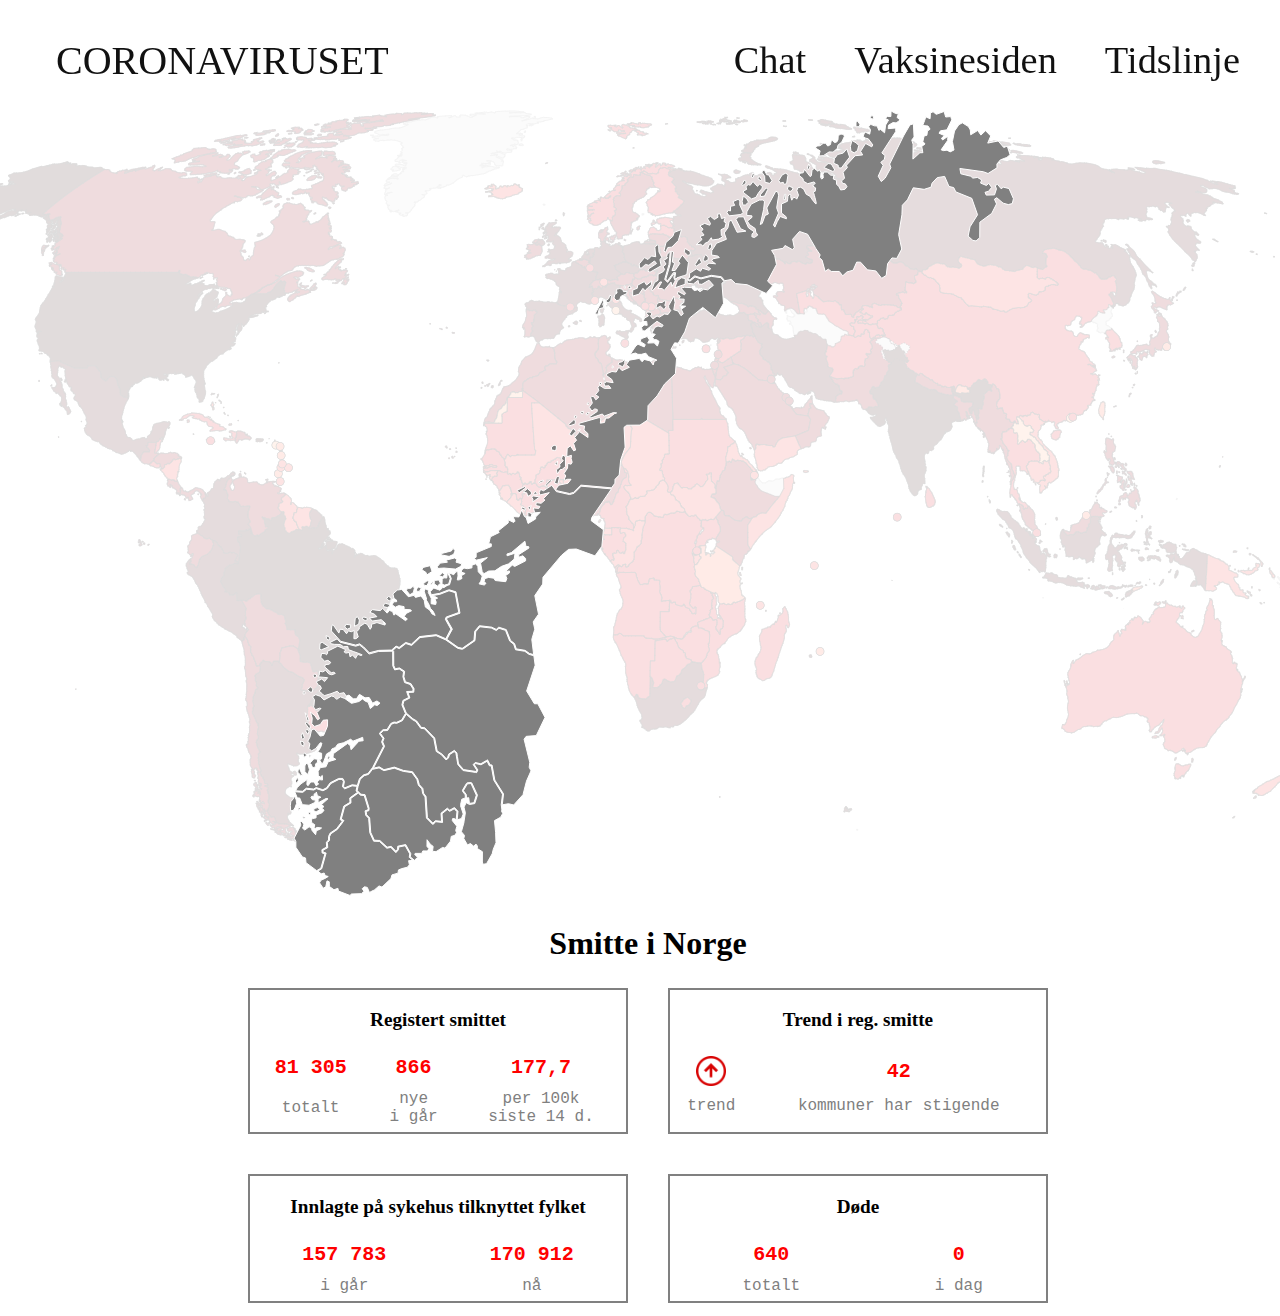
==== commit 5d5b2b10: "Bruk style.css" ====
--- a/index.html
+++ b/index.html
@@ -3,6 +3,7 @@
         <meta charset="UTF-8">
         <title>Koronakart</title>
         <link rel="stylesheet" href="style.css">
+        <link rel="stylesheet" href="hovedside.css">
     </head>
     <body>
         <header>
@@ -15,6 +16,7 @@
                         <ul class="navlinks">
                             <li><a href="chat.html">Chat</a></li>
                             <li><a href="#">Vaksinesiden</a></li>
+                            <li><a href="tidslinje.html">Tidslinje</a></li>
                         </ul>
                     </div>
                     <span class="navTrigger">
@@ -24,9 +26,6 @@
                     </span>
                 </div>
             </nav>
-        
-            <section class="home">
-            </section>
             <div style="height: 100px">
 
         </header>
--- a/style.css
+++ b/style.css
@@ -4,16 +4,6 @@
   background-repeat: no-repeat;
   background-attachment: fixed;
   background-position: top;
-}
-
-main {
-  max-width: 1000px;
-  margin: auto;
-  text-align: center;
-}
-
-#trend {
-  height:30px;
 }
 
 /*------------------------------ CSS for navbar ---------------------------------------------------------*/
@@ -205,75 +195,3 @@
 }
 
 
-/*------------------------------ CSS for kartet -----------------------------------------------------------*/
-.mapdiv path{
-  fill: grey;
-  stroke: white;
-  stroke-width: 1px;
-  transition: fill 0.3s;
-}
-.mapdiv path:hover{
-  cursor: pointer;
-  stroke: black;
-  stroke-width: 2.5px;
-}
-
-#kart{
-  height: 790px;
-  width: 740px;
-}
-
-/*------------------------------ CSS for tabellene i grid--------------------------------------------------*/
-#tabeller{
-  max-width: 800px; /* Setter bredden på alt i main til mindre enn siden */
-  margin: auto;
-  display: grid; /* Definerer grid */
-  grid-template-columns: repeat(12,1fr); /* Deler radene i 12 like store ruter*/
-  grid-gap: 40px; /* Lager et mellomrom på 20px mellom rutene */
-}
-#tabeller>div{
-  border: solid gray 2px;
-  background-color: #fff;
-}
-
-table {
-  width:100%;
-}
-table, th, td {
-  border: 1px solid white;
-  border-collapse: collapse;
-}
-th, td {
-  padding: 5px;
-  text-align: center;
-  font-family:monospace ;
-  font-size: large;
-}
-table tr{
-  color: grey;
-}
-table th {
-  color: red;
-  font-size: x-large;
-}
-h2{
-  font-size: xx-large;
-}
-h3{
- font-size: larger;
-}
-
-
-/* Klasser som bestemmer hvor mange ruter elementer skal ta opp i gridden */
-.kol-1 {grid-column: span 1;}
-.kol-2 {grid-column: span 2;}
-.kol-3 {grid-column: span 3;}
-.kol-4 {grid-column: span 4;}
-.kol-5 {grid-column: span 5;}
-.kol-6 {grid-column: span 6;}
-.kol-7 {grid-column: span 7;}
-.kol-8 {grid-column: span 8;}
-.kol-9 {grid-column: span 9;}
-.kol-10 {grid-column: span 10;}
-.kol-11 {grid-column: span 11;}
-.kol-12 {grid-column: span 12;}--- a/hovedside.css
+++ b/hovedside.css
@@ -0,0 +1,81 @@
+main {
+    max-width: 1000px;
+    margin: auto;
+    text-align: center;
+}
+#trend {
+    height:30px;
+}
+/*------------------------------ CSS for kartet -----------------------------------------------------------*/
+.mapdiv path{
+    fill: grey;
+    stroke: white;
+    stroke-width: 1px;
+    transition: fill 0.3s;
+}
+.mapdiv path:hover{
+cursor: pointer;
+stroke: black;
+stroke-width: 2.5px;
+}
+
+#kart{
+height: 790px;
+width: 740px;
+}
+
+/*------------------------------ CSS for tabellene i grid--------------------------------------------------*/
+#tabeller{
+max-width: 800px; /* Setter bredden på alt i main til mindre enn siden */
+margin: auto;
+display: grid; /* Definerer grid */
+grid-template-columns: repeat(12,1fr); /* Deler radene i 12 like store ruter*/
+grid-gap: 40px; /* Lager et mellomrom på 20px mellom rutene */
+}
+#tabeller>div{
+border: solid gray 2px;
+background-color: #fff;
+}
+
+table {
+width:100%;
+}
+table, th, td {
+border: 1px solid white;
+border-collapse: collapse;
+}
+th, td {
+padding: 5px;
+text-align: center;
+font-family:monospace ;
+font-size: large;
+}
+table tr{
+color: grey;
+}
+table th {
+color: red;
+font-size: x-large;
+}
+h2{
+font-size: xx-large;
+}
+h3{
+font-size: larger;
+}
+
+
+/* Klasser som bestemmer hvor mange ruter elementer skal ta opp i gridden */
+.kol-1 {grid-column: span 1;}
+.kol-2 {grid-column: span 2;}
+.kol-3 {grid-column: span 3;}
+.kol-4 {grid-column: span 4;}
+.kol-5 {grid-column: span 5;}
+.kol-6 {grid-column: span 6;}
+.kol-7 {grid-column: span 7;}
+.kol-8 {grid-column: span 8;}
+.kol-9 {grid-column: span 9;}
+.kol-10 {grid-column: span 10;}
+.kol-11 {grid-column: span 11;}
+.kol-12 {grid-column: span 12;}
+
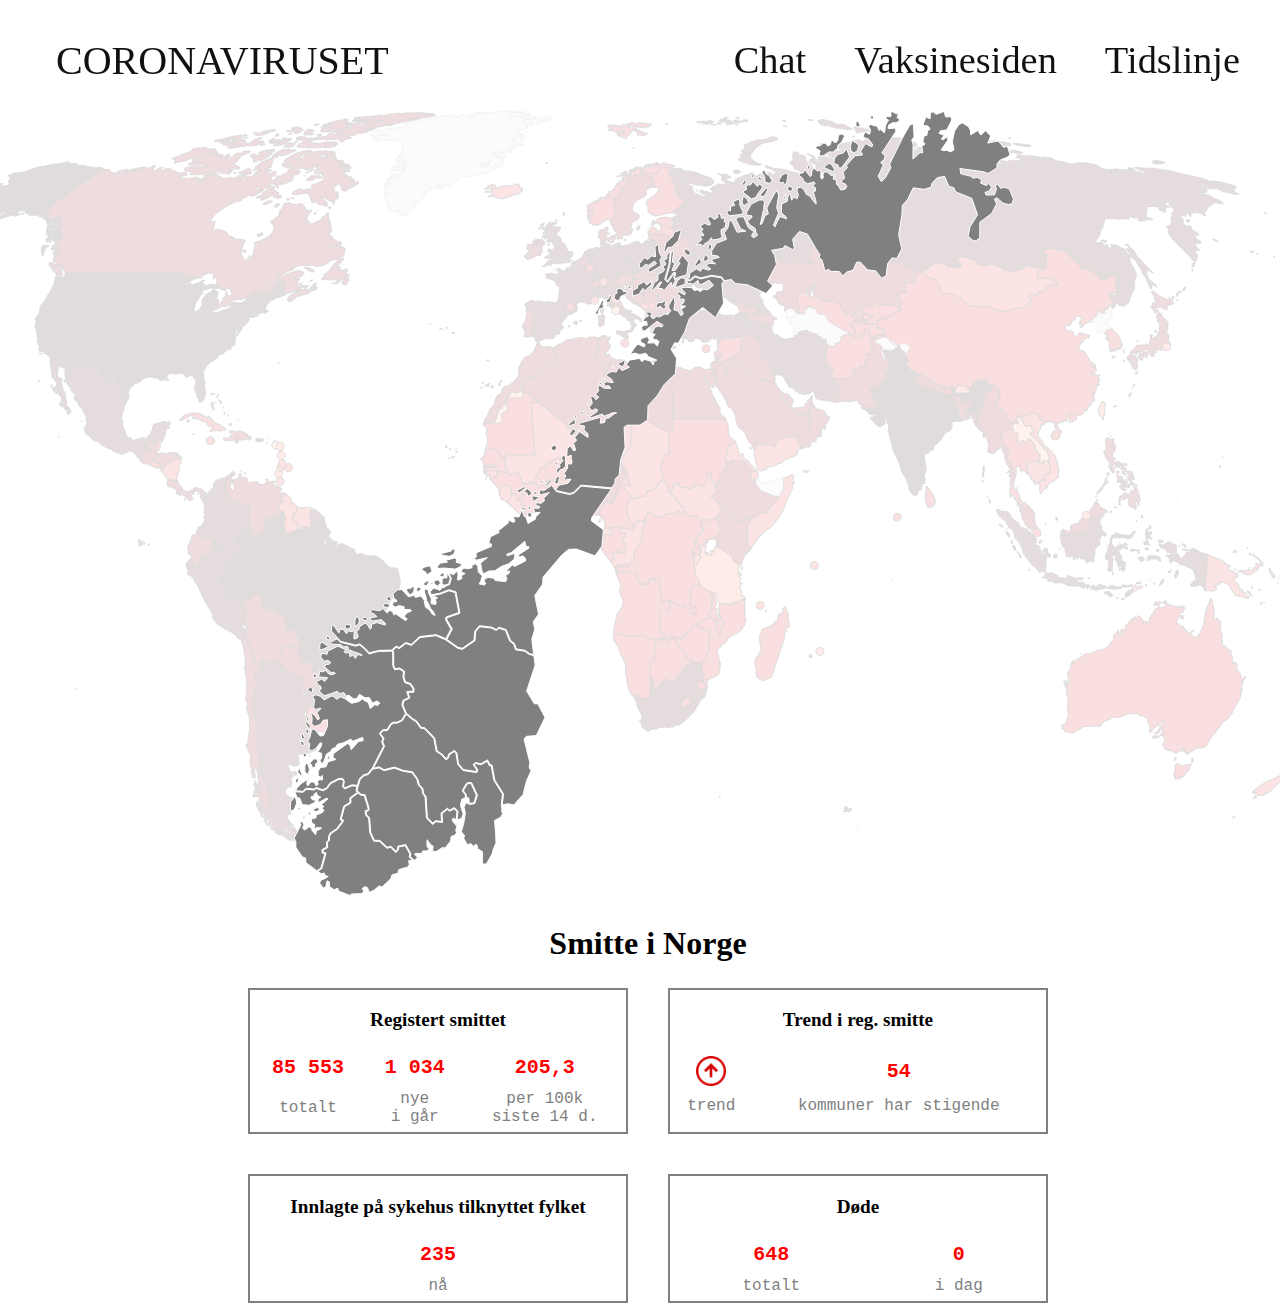
==== commit 7a54f5f9: "Kommentarer i koden" ====
--- a/index.html
+++ b/index.html
@@ -69,7 +69,7 @@
             </div>
             
 
-            <!-- Tabeller med info om fylkene -->
+            <!-------------------- Tabeller med info om fylkene ----------------------->
             <h2>Smitte i <span id="fylke"></span></h2>
             <div id="tabeller"> 
                 <div class="kol-6">
@@ -104,11 +104,9 @@
                     <h3>Innlagte på sykehus tilknyttet fylket</h3>
                     <table id="t03">
                         <tr> 
-                            <th id="innlagtIGår"></th>
                             <th id="innlagtNå"></th>                      
                         </tr>
                         <tr>
-                            <td>i går</td>
                             <td>nå</td>
                         </tr>
                     </table>    
@@ -129,7 +127,7 @@
             </div>
 
         </main>
-        <script src="https://ajax.googleapis.com/ajax/libs/jquery/3.1.1/jquery.min.js"></script>
+        <script src="https://ajax.googleapis.com/ajax/libs/jquery/3.1.1/jquery.min.js"></script> 
         <script type="text/javascript" src="script.js"></script>
     </body>
 </html>--- a/hovedside.css
+++ b/hovedside.css
@@ -3,65 +3,65 @@
     margin: auto;
     text-align: center;
 }
-#trend {
+#trend { /* bildene/pilene for trend */
     height:30px;
 }
 /*------------------------------ CSS for kartet -----------------------------------------------------------*/
-.mapdiv path{
+.mapdiv path{ /* Hver enkelt fylke */
     fill: grey;
     stroke: white;
     stroke-width: 1px;
     transition: fill 0.3s;
 }
-.mapdiv path:hover{
-cursor: pointer;
-stroke: black;
-stroke-width: 2.5px;
+.mapdiv path:hover{ /* Animsjon når hover over ett fylke*/
+    cursor: pointer;
+    stroke: black;
+    stroke-width: 2.5px;
 }
 
-#kart{
-height: 790px;
-width: 740px;
+#kart{ /*Hele kartet over Norge */
+    height: 790px;
+    width: 740px;
 }
 
 /*------------------------------ CSS for tabellene i grid--------------------------------------------------*/
 #tabeller{
-max-width: 800px; /* Setter bredden på alt i main til mindre enn siden */
-margin: auto;
-display: grid; /* Definerer grid */
-grid-template-columns: repeat(12,1fr); /* Deler radene i 12 like store ruter*/
-grid-gap: 40px; /* Lager et mellomrom på 20px mellom rutene */
+    max-width: 800px; /* Setter bredden på alt i main til mindre enn siden */
+    margin: auto;
+    display: grid; /* Definerer grid */
+    grid-template-columns: repeat(12,1fr); /* Deler radene i 12 like store ruter*/
+    grid-gap: 40px; /* Lager et mellomrom på 20px mellom rutene */
 }
 #tabeller>div{
-border: solid gray 2px;
-background-color: #fff;
+    border: solid gray 2px;
+    background-color: #fff;
 }
 
 table {
-width:100%;
+    width:100%;
 }
 table, th, td {
-border: 1px solid white;
-border-collapse: collapse;
+    border: 1px solid white;
+    border-collapse: collapse;
 }
 th, td {
-padding: 5px;
-text-align: center;
-font-family:monospace ;
-font-size: large;
+    padding: 5px;
+    text-align: center;
+    font-family:monospace ;
+    font-size: large;
 }
 table tr{
-color: grey;
+    color: grey;
 }
 table th {
-color: red;
-font-size: x-large;
+    color: red;
+    font-size: x-large;
 }
 h2{
-font-size: xx-large;
+    font-size: xx-large;
 }
 h3{
-font-size: larger;
+    font-size: larger;
 }
 
 
